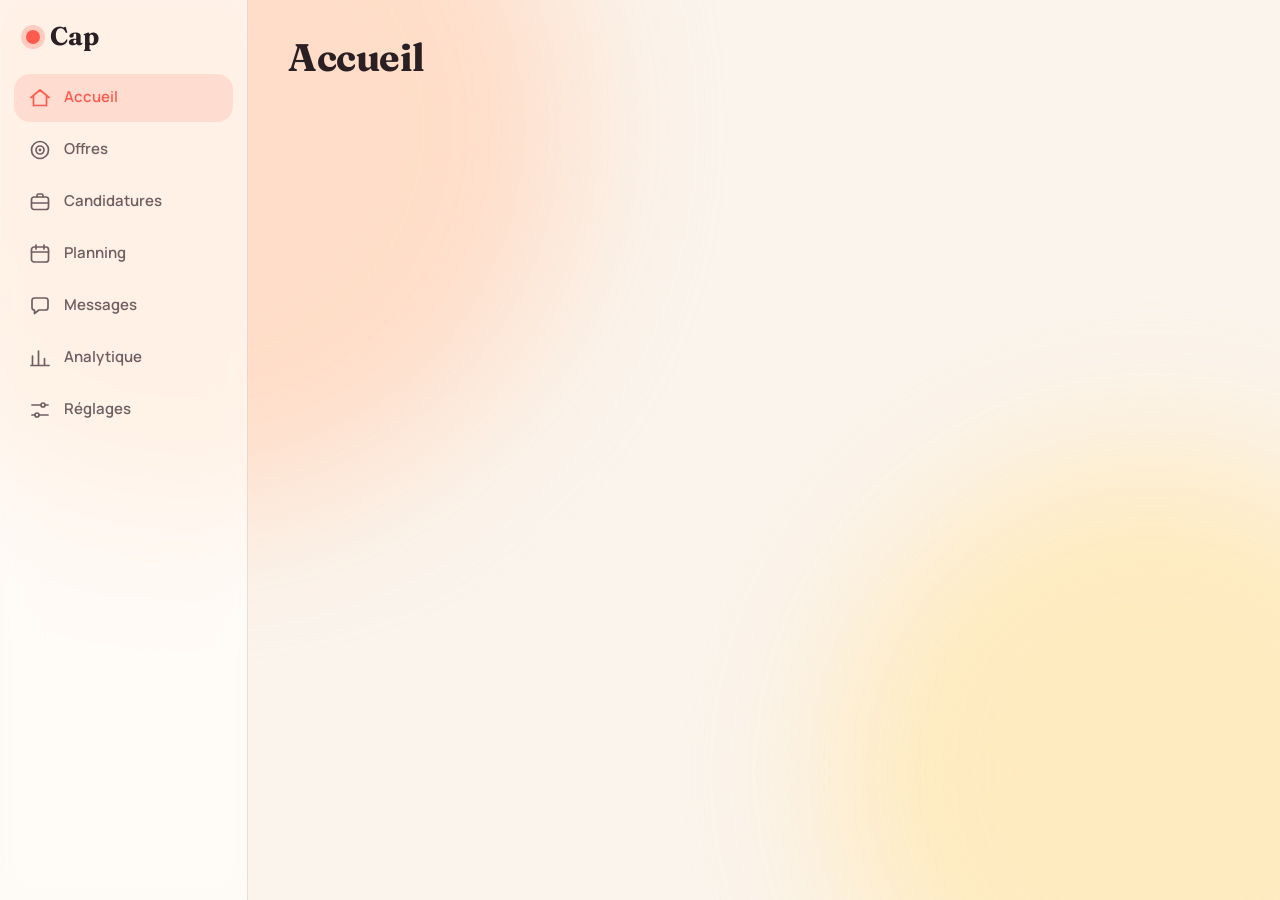
==== extensions/dashboard/page/index.html @ 512507cb "feat(dashboard): page shell, navigation and Playwright harness Co-Authored-By: Claude Opus 5.5 <nore" ====
<!DOCTYPE html>
<html lang="fr">
<head>
<meta charset="utf-8">
<title>Cap</title>
<meta name="viewport" content="width=device-width, initial-scale=1, viewport-fit=cover">
<link rel="preconnect" href="https://fonts.googleapis.com">
<link rel="preconnect" href="https://fonts.gstatic.com" crossorigin>
<link rel="stylesheet" href="https://fonts.googleapis.com/css2?family=Fraunces:opsz,wght@9..144,500;9..144,700&family=Manrope:wght@400;500;600;700&display=swap">
<link rel="stylesheet" href="css/app.css">
</head>
<body>
<div class="backdrop" aria-hidden="true"></div>

<nav id="nav" aria-label="Navigation principale">
  <div class="brand"><span class="brand-mark" aria-hidden="true"></span><span class="brand-name">Cap</span></div>
  <ul class="nav-list">
    <li><a class="nav-item" href="#accueil" data-route="accueil">
      <svg viewBox="0 0 24 24" aria-hidden="true"><path d="M3 11.5 12 4l9 7.5M5.5 10v9.5h13V10"/></svg><span>Accueil</span></a></li>
    <li><a class="nav-item" href="#offres" data-route="offres">
      <svg viewBox="0 0 24 24" aria-hidden="true"><circle cx="12" cy="12" r="8.5"/><circle cx="12" cy="12" r="4"/><circle cx="12" cy="12" r=".6"/></svg><span>Offres</span></a></li>
    <li><a class="nav-item" href="#candidatures" data-route="candidatures">
      <svg viewBox="0 0 24 24" aria-hidden="true"><rect x="3.5" y="7" width="17" height="12.5" rx="2.5"/><path d="M9 7V5.5A1.5 1.5 0 0 1 10.5 4h3A1.5 1.5 0 0 1 15 5.5V7M3.5 13h17"/></svg><span>Candidatures</span></a></li>
    <li class="nav-extra"><a class="nav-item" href="#planning" data-route="planning">
      <svg viewBox="0 0 24 24" aria-hidden="true"><rect x="3.5" y="5" width="17" height="15" rx="2.5"/><path d="M3.5 10h17M8 3v4M16 3v4"/></svg><span>Planning</span></a></li>
    <li><a class="nav-item" href="#messages" data-route="messages">
      <svg viewBox="0 0 24 24" aria-hidden="true"><path d="M4 6.5A2.5 2.5 0 0 1 6.5 4h11A2.5 2.5 0 0 1 20 6.5v7a2.5 2.5 0 0 1-2.5 2.5H11l-4.5 3.5V16A2.5 2.5 0 0 1 4 13.5z"/></svg><span>Messages</span></a></li>
    <li class="nav-extra"><a class="nav-item" href="#analytique" data-route="analytique">
      <svg viewBox="0 0 24 24" aria-hidden="true"><path d="M4.5 19.5V10M10.5 19.5V5M16.5 19.5v-7M21 19.5H3"/></svg><span>Analytique</span></a></li>
    <li class="nav-extra"><a class="nav-item" href="#reglages" data-route="reglages">
      <svg viewBox="0 0 24 24" aria-hidden="true"><path d="M4 7h9M17 7h3M4 17h3M11 17h9"/><circle cx="15" cy="7" r="2"/><circle cx="9" cy="17" r="2"/></svg><span>Réglages</span></a></li>
    <li class="nav-more"><button type="button" class="nav-item" id="more-btn" aria-haspopup="dialog" aria-expanded="false" aria-controls="more-sheet">
      <svg viewBox="0 0 24 24" aria-hidden="true"><circle cx="6" cy="12" r="1.4"/><circle cx="12" cy="12" r="1.4"/><circle cx="18" cy="12" r="1.4"/></svg><span>Plus</span></button></li>
  </ul>
</nav>

<div id="more-sheet" class="sheet" role="dialog" aria-label="Plus de pages" hidden>
  <div class="sheet-scrim" data-close-sheet></div>
  <div class="sheet-panel glass">
    <a class="sheet-item" href="#planning" data-route="planning">Planning</a>
    <a class="sheet-item" href="#analytique" data-route="analytique">Analytique</a>
    <a class="sheet-item" href="#reglages" data-route="reglages">Réglages</a>
  </div>
</div>

<main id="main">
  <section id="screen-accueil" data-screen="accueil" aria-labelledby="h-accueil" hidden><h1 id="h-accueil">Accueil</h1><div class="screen-body"></div></section>
  <section id="screen-offres" data-screen="offres" aria-labelledby="h-offres" hidden><h1 id="h-offres">Offres</h1><div class="screen-body"></div></section>
  <section id="screen-candidatures" data-screen="candidatures" aria-labelledby="h-candidatures" hidden><h1 id="h-candidatures">Candidatures</h1><div class="screen-body"></div></section>
  <section id="screen-planning" data-screen="planning" aria-labelledby="h-planning" hidden><h1 id="h-planning">Planning</h1><div class="screen-body"></div></section>
  <section id="screen-messages" data-screen="messages" aria-labelledby="h-messages" hidden><h1 id="h-messages">Messages</h1><div class="screen-body"></div></section>
  <section id="screen-analytique" data-screen="analytique" aria-labelledby="h-analytique" hidden><h1 id="h-analytique">Analytique</h1><div class="screen-body"></div></section>
  <section id="screen-reglages" data-screen="reglages" aria-labelledby="h-reglages" hidden><h1 id="h-reglages">Réglages</h1><div class="screen-body"></div></section>
</main>

<!-- Later tasks add their scripts here, in order: data.js, match.js, ui/charts/screens, outlook, palette, then app.js last. -->
<script src="js/match.js"></script>
<script src="js/app.js"></script>
</body>
</html>
---- extensions/dashboard/page/css/app.css ----
/*
 * VOICE: calm, direct French; a quiet co-pilot that names the next step, never nags.
 * IDEA: a "cap" (heading) — one bearing for the day, everything else orbits around it.
 * PICTURE: warm dawn light seen through frosted glass; soft blobs of coral and amber behind panels.
 * COLOUR: warm paper / deep aubergine neutrals, one accent (--acc, coral #ff5a4e), status colours kept muted.
 * TYPE: Fraunces for headings (soft, characterful serif), Manrope for text and numbers.
 * LAYOUT: one column on phones with a bottom tab bar; side menu + roomy content column from 900px up.
 */
@property --acc { syntax: '<color>'; inherits: true; initial-value: #ff5a4e; }

:root {
  color-scheme: light dark;
  --acc: #ff5a4e;
  --bg: light-dark(#fbf4ec, #17121a);
  --bg-blob1: light-dark(#ffd9c2, #4a1f33);
  --bg-blob2: light-dark(#ffe9b8, #2a2150);
  --text: light-dark(#2a2024, #f4ece6);
  --muted: light-dark(#6f5f63, #b7a9ae);
  --glass: light-dark(rgb(255 255 255 / .62), rgb(40 30 46 / .58));
  --glass-solid: light-dark(#fffaf5, #261d2b);
  --line: light-dark(rgb(60 30 30 / .12), rgb(255 235 235 / .14));
  --shadow: light-dark(0 10px 30px rgb(120 60 40 / .12), 0 10px 30px rgb(0 0 0 / .4));
  --r: 22px;
  --gutter: 16px;
  --font-display: 'Fraunces', Georgia, 'Times New Roman', serif;
  --font-text: 'Manrope', system-ui, -apple-system, 'Segoe UI', sans-serif;
}
:root[data-theme=light] { color-scheme: light; }
:root[data-theme=dark] { color-scheme: dark; }

*, *::before, *::after { box-sizing: border-box; min-width: 0; }
html { -webkit-text-size-adjust: 100%; }
body {
  margin: 0;
  background-color: var(--bg);
  color: var(--text);
  font: 400 16px/1.5 var(--font-text);
  overflow-x: clip;
  min-height: 100vh;
  min-height: 100dvh;
  padding-top: env(safe-area-inset-top);
  padding-left: env(safe-area-inset-left);
  padding-right: env(safe-area-inset-right);
  padding-bottom: calc(76px + env(safe-area-inset-bottom));
}
h1 { font: 700 clamp(1.7rem, 5vw, 2.4rem)/1.1 var(--font-display); margin: 0 0 1rem; letter-spacing: -.01em; }
a { color: inherit; }
:focus-visible { outline: 3px solid var(--acc); outline-offset: 2px; border-radius: 10px; }

/* warm blurred background */
.backdrop { position: fixed; inset: 0; z-index: -1; overflow: hidden; pointer-events: none; }
.backdrop::before, .backdrop::after {
  content: ''; position: absolute; border-radius: 50%; filter: blur(70px); opacity: .85;
}
.backdrop::before { width: 60vmax; height: 60vmax; left: -15vmax; top: -20vmax; background: var(--bg-blob1); }
.backdrop::after { width: 50vmax; height: 50vmax; right: -15vmax; bottom: -15vmax; background: var(--bg-blob2); }

/* frosted glass */
.glass {
  background: var(--glass);
  -webkit-backdrop-filter: blur(18px) saturate(1.5);
  backdrop-filter: blur(18px) saturate(1.5);
  border: 1px solid var(--line);
  border-radius: var(--r);
  box-shadow: var(--shadow);
}
@supports not (backdrop-filter: blur(1px)) {
  .glass, #nav { background: var(--glass-solid); -webkit-backdrop-filter: none; backdrop-filter: none; }
}

/* content */
#main { padding: 20px var(--gutter) 24px; max-width: 1100px; margin: 0 auto; }
[hidden] { display: none !important; }
.screen-body { display: grid; gap: 14px; }

/* navigation: bottom tab bar (< 900px) */
#nav {
  position: fixed; left: 0; right: 0; bottom: 0; z-index: 20;
  padding: 6px 8px calc(6px + env(safe-area-inset-bottom));
  background: var(--glass);
  -webkit-backdrop-filter: blur(18px) saturate(1.5);
  backdrop-filter: blur(18px) saturate(1.5);
  border-top: 1px solid var(--line);
}
#nav .brand { display: none; }
.nav-list { list-style: none; margin: 0; padding: 0; display: flex; gap: 2px; justify-content: space-around; }
.nav-list li { flex: 1 1 0; }
.nav-extra { display: none; }
.nav-item {
  display: flex; flex-direction: column; align-items: center; justify-content: center; gap: 2px;
  width: 100%; min-height: 56px; min-width: 44px; padding: 4px 2px;
  border: 0; background: none; color: var(--muted); font: 600 11px/1.1 var(--font-text);
  text-decoration: none; border-radius: 16px; cursor: pointer;
  transition: background-color .2s, color .2s;
}
.nav-item svg { width: 24px; height: 24px; fill: none; stroke: currentColor; stroke-width: 1.7; stroke-linecap: round; stroke-linejoin: round; }
.nav-item[aria-current=page], .nav-item.is-active { color: var(--acc); background: color-mix(in srgb, var(--acc) 14%, transparent); }

/* "Plus" sheet */
.sheet { position: fixed; inset: 0; z-index: 30; }
.sheet-scrim { position: absolute; inset: 0; background: rgb(20 10 20 / .35); }
.sheet-panel {
  position: absolute; left: var(--gutter); right: var(--gutter);
  bottom: calc(80px + env(safe-area-inset-bottom));
  padding: 8px; display: grid; gap: 2px;
  animation: sheet-in .22s ease-out;
}
.sheet-item { display: flex; align-items: center; min-height: 52px; padding: 0 16px; border-radius: 16px; text-decoration: none; font-weight: 600; }
.sheet-item[aria-current=page] { color: var(--acc); background: color-mix(in srgb, var(--acc) 14%, transparent); }
@keyframes sheet-in { from { opacity: 0; transform: translateY(12px); } to { opacity: 1; transform: none; } }

/* side menu (>= 900px) */
@media (min-width: 900px) {
  body { padding-bottom: 0; padding-left: calc(248px + env(safe-area-inset-left)); }
  #main { padding: 36px 40px 48px; }
  #nav {
    top: 0; right: auto; bottom: auto; width: 248px; height: 100vh; height: 100dvh;
    padding: calc(24px + env(safe-area-inset-top)) 14px 24px calc(14px + env(safe-area-inset-left));
    border-top: 0; border-right: 1px solid var(--line);
  }
  #nav .brand { display: flex; align-items: center; gap: 10px; padding: 0 12px 24px; font: 700 1.6rem/1 var(--font-display); }
  .brand-mark { width: 14px; height: 14px; border-radius: 50%; background: var(--acc); box-shadow: 0 0 0 5px color-mix(in srgb, var(--acc) 25%, transparent); }
  .nav-list { flex-direction: column; gap: 4px; justify-content: flex-start; }
  .nav-list li { flex: none; }
  .nav-extra { display: block; }
  .nav-more { display: none; }
  .nav-item { flex-direction: row; justify-content: flex-start; gap: 12px; min-height: 48px; padding: 0 14px; font-size: 15px; }
  .sheet { display: none !important; }
}

@media (prefers-reduced-motion: reduce) {
  *, *::before, *::after { animation: none !important; transition: none !important; scroll-behavior: auto !important; }
}
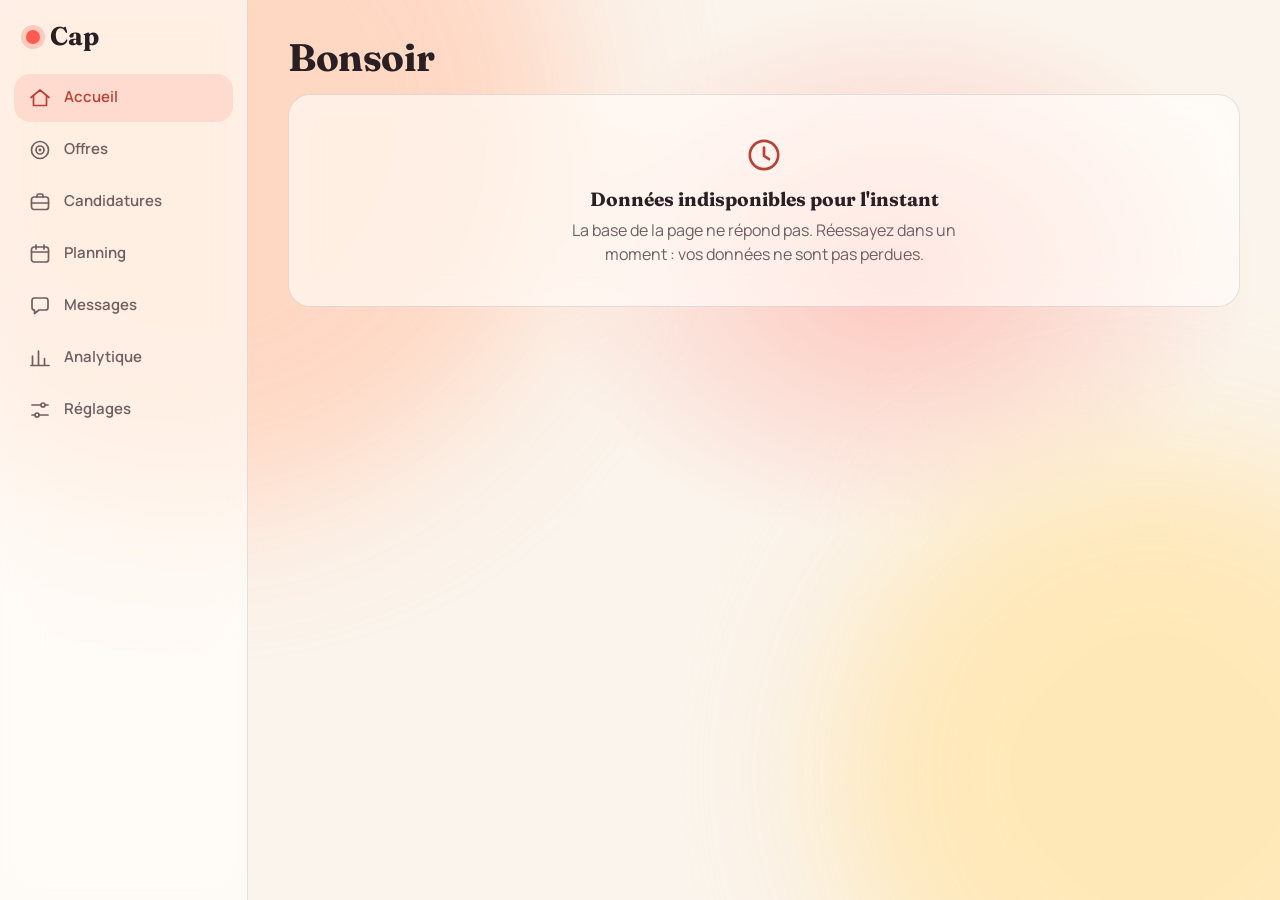
==== commit 48d3dab2: "feat(dashboard): home, offers, applications and analytics screens - ui.js (CapUI): escaping, https-o" ====
--- a/extensions/dashboard/page/index.html
+++ b/extensions/dashboard/page/index.html
@@ -54,7 +54,14 @@
 </main>
 
 <!-- Later tasks add their scripts here, in order: data.js, match.js, ui/charts/screens, outlook, palette, then app.js last. -->
+<script src="js/data.js"></script>
 <script src="js/match.js"></script>
+<script src="js/ui.js"></script>
+<script src="js/charts.js"></script>
+<script src="js/screens/accueil.js"></script>
+<script src="js/screens/offres.js"></script>
+<script src="js/screens/candidatures.js"></script>
+<script src="js/screens/analytique.js"></script>
 <script src="js/app.js"></script>
 </body>
 </html>
--- a/extensions/dashboard/page/css/app.css
+++ b/extensions/dashboard/page/css/app.css
@@ -1,32 +1,50 @@
 /*
  * VOICE: calm, direct French; a quiet co-pilot that names the next step, never nags.
- * IDEA: a "cap" (heading) — one bearing for the day, everything else orbits around it.
+ * IDEA: a "cap" (heading) — one bearing for the week, everything else orbits around it.
  * PICTURE: warm dawn light seen through frosted glass; soft blobs of coral and amber behind panels.
- * COLOUR: warm paper / deep aubergine neutrals, one accent (--acc, coral #ff5a4e), status colours kept muted.
- * TYPE: Fraunces for headings (soft, characterful serif), Manrope for text and numbers.
- * LAYOUT: one column on phones with a bottom tab bar; side menu + roomy content column from 900px up.
+ * COLOUR: warm paper / deep aubergine neutrals, one accent (--acc, coral by default), status colours kept muted.
+ * TYPE: Fraunces for headings and hero figures (soft, characterful serif), Manrope for text and numbers.
+ * LAYOUT: one column on phones with a bottom tab bar; side menu + roomy grid from 900px, columns from 1100px.
  */
 @property --acc { syntax: '<color>'; inherits: true; initial-value: #ff5a4e; }
 
 :root {
   color-scheme: light dark;
+  /* accent: brand colour for marks; -ink for text (AA on paper and glass); -fill/-fill2 under --on-acc text (AA) */
   --acc: #ff5a4e;
+  --acc-ink: light-dark(#b84138, #ff6d62);
+  --acc-fill: #c7463d;
+  --acc-fill2: #a33a32;
+  --on-acc: #fff;
   --bg: light-dark(#fbf4ec, #17121a);
-  --bg-blob1: light-dark(#ffd9c2, #4a1f33);
-  --bg-blob2: light-dark(#ffe9b8, #2a2150);
+  --bg-blob1: light-dark(#ffd3bd, #4a1f2e);
+  --bg-blob2: light-dark(#ffe6b0, #2c1f45);
+  --bg-blob3: light-dark(color-mix(in srgb, var(--acc) 30%, #fbf4ec), color-mix(in srgb, var(--acc) 28%, #17121a));
   --text: light-dark(#2a2024, #f4ece6);
   --muted: light-dark(#6f5f63, #b7a9ae);
-  --glass: light-dark(rgb(255 255 255 / .62), rgb(40 30 46 / .58));
+  --glass: light-dark(rgb(255 255 255 / .62), rgb(40 30 46 / .6));
   --glass-solid: light-dark(#fffaf5, #261d2b);
+  --field: light-dark(rgb(255 255 255 / .8), rgb(20 14 24 / .6));
   --line: light-dark(rgb(60 30 30 / .12), rgb(255 235 235 / .14));
+  --track: light-dark(rgb(60 30 30 / .08), rgb(255 235 235 / .1));
+  --soft-acc: color-mix(in srgb, var(--acc) 14%, transparent);
   --shadow: light-dark(0 10px 30px rgb(120 60 40 / .12), 0 10px 30px rgb(0 0 0 / .4));
+  --good: light-dark(#21744a, #6fd49b);
+  --warn: light-dark(#8a5a00, #f2c14e);
+  --off: light-dark(#8a7c80, #8f8287);
   --r: 22px;
   --gutter: 16px;
   --font-display: 'Fraunces', Georgia, 'Times New Roman', serif;
   --font-text: 'Manrope', system-ui, -apple-system, 'Segoe UI', sans-serif;
+  transition: --acc .6s ease;
 }
 :root[data-theme=light] { color-scheme: light; }
 :root[data-theme=dark] { color-scheme: dark; }
+:root[data-accent=corail] { --acc: #ff5a4e; --acc-ink: light-dark(#b84138, #ff6d62); --acc-fill: #c7463d; --acc-fill2: #a33a32; --on-acc: #fff; }
+:root[data-accent=vert-eau] { --acc: #14b8a6; --acc-ink: light-dark(#0d766a, #2fcdb9); --acc-fill: #14b8a6; --acc-fill2: #119e8f; --on-acc: #1d1416; }
+:root[data-accent=violet] { --acc: #7c5cff; --acc-ink: light-dark(#6d51e0, #a593ff); --acc-fill: #7356ed; --acc-fill2: #5942b8; --on-acc: #fff; }
+:root[data-accent=bleu] { --acc: #2f6bff; --acc-ink: light-dark(#2a60e6, #7fa2ff); --acc-fill: #2d66f2; --acc-fill2: #224db8; --on-acc: #fff; }
+:root[data-accent=ambre] { --acc: #f59e0b; --acc-ink: light-dark(#915d06, #f5a524); --acc-fill: #f59e0b; --acc-fill2: #d88b0a; --on-acc: #1d1416; }
 
 *, *::before, *::after { box-sizing: border-box; min-width: 0; }
 html { -webkit-text-size-adjust: 100%; }
@@ -44,32 +62,39 @@
   padding-bottom: calc(76px + env(safe-area-inset-bottom));
 }
 h1 { font: 700 clamp(1.7rem, 5vw, 2.4rem)/1.1 var(--font-display); margin: 0 0 1rem; letter-spacing: -.01em; }
+h2, h3, p, ul, ol, dl, dd { margin: 0; }
+ul, ol { padding: 0; list-style: none; }
 a { color: inherit; }
-:focus-visible { outline: 3px solid var(--acc); outline-offset: 2px; border-radius: 10px; }
+button, input, select, textarea { font: inherit; color: inherit; }
+:focus-visible { outline: 3px solid var(--acc-ink); outline-offset: 2px; border-radius: 10px; }
+svg text { paint-order: stroke; stroke: var(--bg); stroke-width: 4px; stroke-linejoin: round; }
+.sr-only { position: absolute; width: 1px; height: 1px; overflow: hidden; clip-path: inset(50%); white-space: nowrap; }
+.muted { color: var(--muted); }
+.small { font-size: .85rem; }
+.nowrap { white-space: nowrap; }
 
 /* warm blurred background */
-.backdrop { position: fixed; inset: 0; z-index: -1; overflow: hidden; pointer-events: none; }
-.backdrop::before, .backdrop::after {
-  content: ''; position: absolute; border-radius: 50%; filter: blur(70px); opacity: .85;
-}
+.backdrop { position: fixed; inset: 0; z-index: -1; overflow: hidden; pointer-events: none;
+  background: radial-gradient(40vmax 30vmax at 70% 30%, var(--bg-blob3), transparent 70%); }
+.backdrop::before, .backdrop::after { content: ''; position: absolute; border-radius: 50%; filter: blur(70px); opacity: .85; }
 .backdrop::before { width: 60vmax; height: 60vmax; left: -15vmax; top: -20vmax; background: var(--bg-blob1); }
 .backdrop::after { width: 50vmax; height: 50vmax; right: -15vmax; bottom: -15vmax; background: var(--bg-blob2); }
 
-/* frosted glass */
+/* frosted glass (never animated itself: only its children move) */
 .glass {
   background: var(--glass);
   -webkit-backdrop-filter: blur(18px) saturate(1.5);
   backdrop-filter: blur(18px) saturate(1.5);
   border: 1px solid var(--line);
   border-radius: var(--r);
-  box-shadow: var(--shadow);
+  box-shadow: var(--shadow), inset 0 1px 0 light-dark(rgb(255 255 255 / .7), rgb(255 255 255 / .06));
 }
 @supports not (backdrop-filter: blur(1px)) {
   .glass, #nav { background: var(--glass-solid); -webkit-backdrop-filter: none; backdrop-filter: none; }
 }
 
 /* content */
-#main { padding: 20px var(--gutter) 24px; max-width: 1100px; margin: 0 auto; }
+#main { padding: 20px var(--gutter) 24px; max-width: 1240px; margin: 0 auto; }
 [hidden] { display: none !important; }
 .screen-body { display: grid; gap: 14px; }
 
@@ -93,21 +118,17 @@
   text-decoration: none; border-radius: 16px; cursor: pointer;
   transition: background-color .2s, color .2s;
 }
+.nav-item span { display: block; max-width: 100%; overflow: hidden; text-overflow: ellipsis; white-space: nowrap; }
 .nav-item svg { width: 24px; height: 24px; fill: none; stroke: currentColor; stroke-width: 1.7; stroke-linecap: round; stroke-linejoin: round; }
-.nav-item[aria-current=page], .nav-item.is-active { color: var(--acc); background: color-mix(in srgb, var(--acc) 14%, transparent); }
+.nav-item[aria-current=page], .nav-item.is-active { color: var(--acc-ink); background: var(--soft-acc); }
+@media (max-width: 399px) { .nav-list { gap: 0; } .nav-item { padding: 4px 0; font-size: 10px; letter-spacing: -.01em; } }
 
 /* "Plus" sheet */
 .sheet { position: fixed; inset: 0; z-index: 30; }
 .sheet-scrim { position: absolute; inset: 0; background: rgb(20 10 20 / .35); }
-.sheet-panel {
-  position: absolute; left: var(--gutter); right: var(--gutter);
-  bottom: calc(80px + env(safe-area-inset-bottom));
-  padding: 8px; display: grid; gap: 2px;
-  animation: sheet-in .22s ease-out;
-}
+.sheet-panel { position: absolute; left: var(--gutter); right: var(--gutter); bottom: calc(80px + env(safe-area-inset-bottom)); padding: 8px; display: grid; gap: 2px; }
 .sheet-item { display: flex; align-items: center; min-height: 52px; padding: 0 16px; border-radius: 16px; text-decoration: none; font-weight: 600; }
-.sheet-item[aria-current=page] { color: var(--acc); background: color-mix(in srgb, var(--acc) 14%, transparent); }
-@keyframes sheet-in { from { opacity: 0; transform: translateY(12px); } to { opacity: 1; transform: none; } }
+.sheet-item[aria-current=page] { color: var(--acc-ink); background: var(--soft-acc); }
 
 /* side menu (>= 900px) */
 @media (min-width: 900px) {
@@ -128,6 +149,322 @@
   .sheet { display: none !important; }
 }
 
+/* ---------- shared components ---------- */
+.card { border-radius: var(--r); padding: 18px; }
+.card-title { font: 700 1.15rem/1.2 var(--font-display); }
+.card-head { display: flex; flex-wrap: wrap; align-items: flex-start; justify-content: space-between; gap: 10px 16px; }
+.sub-title { font: 700 .95rem/1.3 var(--font-text); margin: 18px 0 8px; }
+.btn {
+  display: inline-flex; align-items: center; justify-content: center; gap: 8px; min-height: 44px; padding: 0 18px;
+  border-radius: 999px; border: 1px solid transparent; font-weight: 700; font-size: .95rem; text-decoration: none; cursor: pointer;
+  white-space: nowrap; transition: background-color .2s, transform .15s;
+}
+.btn svg, .icon-btn svg { width: 18px; height: 18px; fill: none; stroke: currentColor; stroke-width: 1.8; stroke-linecap: round; stroke-linejoin: round; flex: none; }
+.btn:active { transform: scale(.97); }
+.btn-acc { background: var(--acc-fill); color: var(--on-acc); }
+.btn-soft { background: var(--soft-acc); color: var(--acc-ink); }
+.btn-on-acc { background: var(--on-acc); color: var(--acc-fill2); }
+.btn-ghost-acc { border-color: color-mix(in srgb, var(--on-acc) 55%, transparent); color: var(--on-acc); }
+.icon-btn { display: inline-grid; place-items: center; width: 44px; height: 44px; border-radius: 50%; border: 0; background: var(--track); cursor: pointer; flex: none; }
+.seg { display: inline-flex; padding: 4px; gap: 2px; border-radius: 999px; background: var(--track); }
+.seg button { min-height: 36px; min-width: 44px; padding: 0 14px; border: 0; border-radius: 999px; background: none; font-weight: 700; font-size: .9rem; color: var(--muted); cursor: pointer; }
+.seg button[aria-pressed=true] { background: var(--text); color: var(--bg); }
+.badge { display: inline-flex; align-items: center; gap: 6px; padding: 3px 10px; border-radius: 999px; font-size: .78rem; font-weight: 700; line-height: 1.3; }
+.badge-acc { background: var(--soft-acc); color: var(--acc-ink); }
+.badge-warn { background: color-mix(in srgb, var(--warn) 16%, transparent); color: var(--warn); }
+.badge-pending { background: var(--track); color: var(--text); }
+.badge-sub { font-weight: 500; color: var(--muted); }
+.pulse { width: 7px; height: 7px; border-radius: 50%; background: var(--acc); flex: none; animation: pulse 1.6s ease-in-out infinite; }
+.status { display: inline-block; justify-self: start; width: max-content; padding: 3px 10px; border-radius: 999px; font-size: .8rem; font-weight: 700; white-space: nowrap; background: var(--track); }
+.s-acc { background: var(--soft-acc); color: var(--acc-ink); }
+.s-good { background: color-mix(in srgb, var(--good) 15%, transparent); color: var(--good); }
+.s-off { color: var(--muted); }
+.chip { padding: 3px 9px; border-radius: 999px; font-size: .75rem; font-weight: 700; background: var(--soft-acc); color: var(--acc-ink); white-space: nowrap; }
+.toolbar { display: flex; flex-wrap: wrap; align-items: center; gap: 10px 14px; }
+.count { color: var(--muted); font-size: .9rem; }
+.search { flex: 1 1 260px; display: flex; align-items: center; gap: 8px; padding: 0 14px; min-height: 46px; border-radius: 999px; background: var(--field); border: 1px solid var(--line); }
+.search svg { width: 18px; height: 18px; fill: none; stroke: var(--muted); stroke-width: 1.8; stroke-linecap: round; flex: none; }
+.search input { flex: 1; border: 0; background: none; font-size: 16px; min-height: 44px; outline: none; }
+.search:focus-within { outline: 3px solid var(--acc-ink); outline-offset: 2px; }
+.empty { display: grid; justify-items: center; text-align: center; gap: 6px; padding: 40px 24px; }
+.empty-ico { width: 40px; height: 40px; fill: none; stroke: var(--acc-ink); stroke-width: 1.6; stroke-linecap: round; margin-bottom: 6px; }
+.empty-title { font: 700 1.2rem/1.3 var(--font-display); }
+.empty-text { color: var(--muted); max-width: 42ch; }
+.empty-inline { color: var(--muted); padding: 18px 4px; }
+.loading { display: grid; gap: 14px; }
+.skel { height: 120px; position: relative; overflow: hidden; }
+.skel::after { content: ''; position: absolute; inset: 0; background: linear-gradient(100deg, transparent 20%, light-dark(rgb(255 255 255 / .5), rgb(255 255 255 / .06)) 50%, transparent 80%); animation: shimmer 1.4s linear infinite; }
+.facts { display: grid; grid-template-columns: repeat(auto-fit, minmax(130px, 1fr)); gap: 10px; margin-top: 14px; }
+.facts div { padding: 10px 12px; border-radius: 14px; background: var(--track); }
+.facts dt { font-size: .78rem; color: var(--muted); }
+.facts dd { font-weight: 700; }
+.bullets { display: grid; gap: 8px; }
+.bullets li { display: flex; gap: 10px; align-items: flex-start; }
+.bullets svg { width: 20px; height: 20px; flex: none; fill: none; stroke-width: 1.9; stroke-linecap: round; stroke-linejoin: round; margin-top: 2px; }
+.bullets .good svg { stroke: var(--good); }
+.bullets .gap svg { stroke: var(--warn); }
+
+/* toast */
+#toasts { position: fixed; z-index: 50; left: 50%; bottom: calc(86px + env(safe-area-inset-bottom)); transform: translateX(-50%); display: grid; gap: 8px; width: min(92vw, 420px); pointer-events: none; }
+.toast { padding: 12px 16px; border-radius: 16px; background: light-dark(#2a2024, #f4ece6); color: light-dark(#fbf4ec, #17121a); font-weight: 600; box-shadow: var(--shadow); animation: toast-in .25s ease-out; }
+.toast-error { background: #9c2b23; color: #fff; }
+@media (min-width: 900px) { #toasts { bottom: 28px; left: calc(50% + 124px); } }
+
+/* dialog: bottom sheet on phones, centred panel from 720px */
+.dlg { position: fixed; inset: 0; z-index: 40; display: flex; align-items: flex-end; justify-content: center; }
+.dlg-scrim { position: absolute; inset: 0; background: rgb(20 10 20 / .4); }
+.dlg-wrap { position: relative; width: 100%; max-width: 600px; animation: sheet-in .28s cubic-bezier(.2,.8,.2,1); }
+.dlg-panel { max-height: 88vh; max-height: 88dvh; overflow-y: auto; overscroll-behavior: contain; padding: 18px 18px calc(22px + env(safe-area-inset-bottom)); border-radius: 26px 26px 0 0; background: var(--glass-solid); }
+.dlg-head { display: flex; align-items: center; justify-content: space-between; gap: 12px; margin-bottom: 6px; }
+.dlg-title { font: 700 1.45rem/1.2 var(--font-display); overflow-wrap: anywhere; }
+@media (min-width: 720px) {
+  .dlg { align-items: center; padding: 24px; }
+  .dlg-panel { border-radius: 26px; padding: 24px; }
+}
+
+/* ---------- Accueil ---------- */
+.home { display: grid; gap: 16px; grid-template-columns: minmax(0, 1fr); grid-template-areas: "hero" "kpis" "todo" "week" "quick" "sync"; }
+.hero { grid-area: hero; } .week { grid-area: week; } .kpis { grid-area: kpis; } .todo { grid-area: todo; } .quick { grid-area: quick; } .sync { grid-area: sync; }
+@media (min-width: 720px) { .home { grid-template-columns: minmax(0, 1fr) minmax(0, 1fr); grid-template-areas: "hero hero" "kpis kpis" "todo week" "quick quick" "sync sync"; } }
+@media (min-width: 1100px) { .home { grid-template-columns: minmax(0, 1.85fr) minmax(0, 1fr); grid-template-areas: "hero week" "kpis kpis" "todo quick" "sync sync"; } }
+
+.hero {
+  position: relative; overflow: hidden; display: grid; grid-template-columns: minmax(0, 1fr) auto; align-items: center; gap: 18px;
+  padding: clamp(20px, 4vw, 32px); color: var(--on-acc);
+  background:
+    radial-gradient(60% 90% at 100% 0%, rgb(255 255 255 / .18), transparent 60%),
+    radial-gradient(50% 70% at 0% 100%, rgb(0 0 0 / .14), transparent 70%),
+    linear-gradient(135deg, var(--acc-fill), var(--acc-fill2));
+  box-shadow: 0 18px 40px color-mix(in srgb, var(--acc-fill2) 35%, transparent);
+}
+.hero-kicker { font-size: .9rem; font-weight: 600; opacity: .92; }
+.hero-title { font: 700 clamp(1.45rem, 4.2vw, 2.25rem)/1.12 var(--font-display); margin: 6px 0 18px; letter-spacing: -.01em; max-width: 20ch; }
+.hero-figs { display: flex; flex-wrap: wrap; gap: 8px 26px; margin-bottom: 20px; }
+.hero-figs div { display: flex; flex-direction: column-reverse; }
+.hero-figs dd { font: 700 1.6rem/1.1 var(--font-display); font-variant-numeric: tabular-nums; }
+.hero-figs dt { font-size: .85rem; font-weight: 600; opacity: .92; }
+.hero-actions { display: flex; flex-wrap: wrap; gap: 10px; }
+.hero-ring { display: grid; justify-items: center; gap: 8px; }
+.ring { position: relative; width: clamp(120px, 20vw, 176px); aspect-ratio: 1; color: var(--on-acc); }
+.ring-svg { display: block; }
+.ring-track { fill: none; stroke: color-mix(in srgb, currentColor 22%, transparent); }
+.ring-bar { fill: none; stroke: currentColor; stroke-linecap: round; transition: stroke-dashoffset 1.3s cubic-bezier(.2,.8,.2,1); }
+.ring-in { position: absolute; inset: 0; display: grid; place-items: center; }
+#goal-count { font: 700 clamp(1.15rem, 2.4vw, 1.6rem)/1.1 var(--font-display); white-space: nowrap; font-variant-numeric: tabular-nums; }
+.ring-cap { font-size: .85rem; font-weight: 600; opacity: .92; text-align: center; }
+@media (max-width: 519px) {
+  .hero { grid-template-columns: minmax(0, 1fr); }
+  .hero-ring { order: -1; justify-self: start; display: flex; align-items: center; gap: 14px; }
+  .ring { width: 92px; }
+  #goal-count { font-size: 1.05rem; }
+  .ring-cap { text-align: left; max-width: 10em; }
+  .hero-title { margin-bottom: 14px; }
+}
+
+.week-head { display: flex; align-items: baseline; gap: 10px; margin-bottom: 14px; }
+.week-big { font: 700 2.6rem/1 var(--font-display); color: var(--acc-ink); }
+.week-date { font-weight: 700; }
+.week-date::first-letter { text-transform: uppercase; }
+.mini-week { display: grid; grid-template-columns: repeat(7, minmax(0, 1fr)); gap: 4px; }
+.wd { display: grid; justify-items: center; gap: 2px; padding: 8px 0 6px; border-radius: 14px; }
+.wd-name { font-size: .72rem; color: var(--muted); text-transform: capitalize; }
+.wd-num { font-weight: 700; font-variant-numeric: tabular-nums; }
+.wd.is-past .wd-num { color: var(--muted); }
+.wd.is-today { background: var(--acc-fill); color: var(--on-acc); }
+.wd.is-today .wd-name { color: inherit; opacity: .9; }
+.wd-dots { display: flex; gap: 3px; height: 6px; }
+.wd-dots i { width: 6px; height: 6px; border-radius: 50%; background: var(--acc); }
+.wd.is-today .wd-dots i { background: var(--on-acc); }
+.wd-dots .dot-sent { background: var(--muted); }
+.agenda { display: grid; gap: 6px; margin-top: 14px; }
+.ag { display: flex; gap: 10px; align-items: baseline; padding: 8px 12px; border-radius: 12px; background: var(--track); font-size: .9rem; }
+.ag-day { font-weight: 700; white-space: nowrap; }
+.ag-text { overflow-wrap: anywhere; }
+.ag-close { background: var(--soft-acc); }
+.ag-none { color: var(--muted); font-size: .9rem; }
+
+.kpis { display: grid; grid-template-columns: repeat(2, minmax(0, 1fr)); gap: 12px; }
+@media (min-width: 900px) { .kpis { grid-template-columns: repeat(4, minmax(0, 1fr)); gap: 16px; } }
+.kpi { display: grid; gap: 2px; padding: 16px; }
+.kpi-top { display: flex; align-items: center; justify-content: space-between; gap: 6px; margin-bottom: 8px; }
+.kpi-ico { display: grid; place-items: center; width: 38px; height: 38px; border-radius: 12px; background: var(--soft-acc); color: var(--acc-ink); flex: none; }
+.kpi-ico svg, .todo-ico svg, .tile-ico svg { width: 20px; height: 20px; fill: none; stroke: currentColor; stroke-width: 1.8; stroke-linecap: round; stroke-linejoin: round; }
+.kpi-num { font: 700 clamp(1.7rem, 6vw, 2.5rem)/1.05 var(--font-display); font-variant-numeric: tabular-nums; white-space: nowrap; }
+.kpi-lbl { font-size: .88rem; font-weight: 600; color: var(--muted); }
+.spark { width: 100%; height: 34px; margin-top: 8px; color: var(--acc); overflow: visible; }
+.spark-line { fill: none; stroke: currentColor; stroke-width: 2; stroke-linecap: round; }
+.spark-fill { fill: currentColor; opacity: .12; }
+.spark-dot { fill: currentColor; }
+.card.kpi-acc { background: linear-gradient(150deg, var(--acc-fill), var(--acc-fill2)); color: var(--on-acc); border-color: transparent; }
+.kpi-acc .kpi-lbl { color: inherit; opacity: .92; }
+.kpi-acc .kpi-ico, .kpi-acc .chip { background: color-mix(in srgb, var(--on-acc) 18%, transparent); color: inherit; }
+.kpi-acc .spark { color: var(--on-acc); }
+
+.todo-list { display: grid; gap: 4px; margin-top: 12px; }
+.todo-item { display: flex; align-items: center; gap: 12px; padding: 8px 4px; border-bottom: 1px solid var(--line); }
+.todo-item:last-of-type { border-bottom: 0; }
+.todo-item > a, .todo-item > span:not(.todo-ico):not(.badge) { flex: 1; }
+.todo-ico { display: grid; place-items: center; width: 38px; height: 38px; border-radius: 50%; background: var(--soft-acc); color: var(--acc-ink); flex: none; }
+.todo-ico.hot { background: color-mix(in srgb, #ff6a1a 16%, transparent); color: light-dark(#b23c00, #ff9a5c); }
+.flame { fill: currentColor; stroke: none !important; }
+.todo-link { flex: 1; display: grid; text-align: left; padding: 6px 0; min-height: 44px; border: 0; background: none; cursor: pointer; overflow-wrap: anywhere; }
+.todo-sub { font-size: .85rem; color: var(--muted); }
+.todo-item a { text-decoration: none; font-weight: 600; min-height: 44px; display: flex; align-items: center; }
+.todo-quiet { color: var(--muted); font-size: .9rem; padding: 6px 4px; }
+.todo-calm { padding: 10px 4px; }
+
+.quick { display: grid; grid-template-columns: repeat(2, minmax(0, 1fr)); gap: 12px; align-content: start; }
+@media (min-width: 720px) and (max-width: 1099px) { .quick { grid-template-columns: repeat(4, minmax(0, 1fr)); } }
+.tile { display: flex; align-items: center; gap: 12px; min-height: 64px; padding: 12px 14px; text-decoration: none; font-weight: 700; font-size: .95rem; line-height: 1.25; }
+.tile-ico { display: grid; place-items: center; width: 38px; height: 38px; border-radius: 12px; background: var(--soft-acc); color: var(--acc-ink); flex: none; }
+.sync { color: var(--muted); font-size: .85rem; text-align: center; }
+.sync.is-stale { color: var(--warn); }
+
+/* ---------- Offres ---------- */
+.offers { display: grid; gap: 10px; }
+.offer { display: grid; grid-template-columns: auto minmax(0, 1fr); gap: 12px 14px; align-items: center; padding: 14px; }
+.offer-actions { grid-column: 1 / -1; display: flex; flex-wrap: wrap; gap: 8px; }
+@media (min-width: 720px) { .offer { grid-template-columns: auto minmax(0, 1fr) auto; } .offer-actions { grid-column: auto; } }
+.score { display: grid; place-content: center; justify-items: center; width: 64px; height: 64px; border-radius: 18px; background: var(--track); text-align: center; }
+.score.is-high { background: var(--acc-fill); color: var(--on-acc); }
+.score-num { font: 700 1.4rem/1 var(--font-display); font-variant-numeric: tabular-nums; }
+.score-max { font-size: .75rem; opacity: .85; }
+.score-none { font-size: .72rem; font-weight: 700; color: var(--muted); line-height: 1.15; padding: 0 4px; }
+.offer-co { font-weight: 800; overflow-wrap: anywhere; }
+.offer-role { overflow-wrap: anywhere; }
+.offer-meta { font-size: .85rem; color: var(--muted); overflow-wrap: anywhere; }
+.report-box { margin-top: 16px; padding: 12px 14px; border-radius: 16px; background: var(--track); }
+.report-box summary { cursor: pointer; font-weight: 700; min-height: 32px; }
+
+/* ---------- Candidatures ---------- */
+.chips { display: flex; gap: 8px; overflow-x: auto; scrollbar-width: none; padding: 2px; flex: 1 1 100%; }
+.fchip { display: inline-flex; align-items: center; gap: 8px; min-height: 44px; padding: 0 14px; border-radius: 999px; border: 1px solid var(--line); background: var(--field); font-weight: 700; font-size: .9rem; white-space: nowrap; cursor: pointer; flex: none; }
+.fchip-n { font-size: .78rem; color: var(--muted); font-variant-numeric: tabular-nums; }
+.fchip[aria-pressed=true] { background: var(--text); color: var(--bg); border-color: transparent; }
+.fchip[aria-pressed=true] .fchip-n { color: inherit; opacity: .8; }
+.layout-seg { display: none; }
+@media (min-width: 1100px) { .layout-seg { display: inline-flex; } .chips { flex: 1 1 0; } }
+.row-open { border: 0; background: none; padding: 0; min-height: 44px; font-weight: 800; text-align: left; cursor: pointer; text-decoration: underline; text-decoration-color: color-mix(in srgb, var(--acc) 45%, transparent); text-underline-offset: 3px; overflow-wrap: anywhere; }
+.row-pending { display: flex; flex-wrap: wrap; gap: 6px; }
+.row-pending:empty { display: none; }
+table.apps { width: 100%; border-collapse: collapse; }
+.apps th { text-align: left; font-size: .78rem; font-weight: 700; color: var(--muted); padding: 10px 12px; border-bottom: 1px solid var(--line); }
+.apps td { padding: 8px 12px; border-bottom: 1px solid var(--line); vertical-align: middle; }
+.apps tr:last-child td { border-bottom: 0; }
+.apps .num { text-align: right; font-variant-numeric: tabular-nums; }
+.late { color: var(--warn); font-weight: 700; }
+.soon { color: var(--acc-ink); font-weight: 700; }
+.app-list.layout-table { border-radius: var(--r); background: var(--glass); border: 1px solid var(--line); box-shadow: var(--shadow); padding: 6px 6px; }
+@media (max-width: 759px) {
+  .app-list.layout-table { background: none; border: 0; box-shadow: none; padding: 0; }
+  table.stack thead { position: absolute; width: 1px; height: 1px; overflow: hidden; clip-path: inset(50%); }
+  table.stack, .stack tbody { display: grid; gap: 10px; }
+  .stack tr { display: grid; grid-template-columns: repeat(3, minmax(0, 1fr)); gap: 8px 12px; padding: 12px 14px; border-radius: 18px; background: var(--glass-solid); border: 1px solid var(--line); }
+  .stack td { display: grid; gap: 2px; align-content: start; border: 0; padding: 0; text-align: left; }
+  .stack td::before { content: attr(data-l); font-size: .75rem; color: var(--muted); font-weight: 600; }
+  .stack td.num { text-align: left; }
+  .stack td.cell-co { grid-column: 1 / -1; order: -2; }
+  .stack td[data-l="Poste"] { grid-column: 1 / -1; order: -1; }
+  .stack td.cell-co::before, .stack td[data-l="Poste"]::before, .stack td[data-l="N°"] { display: none; }
+  .stack td.cell-co .row-open { font-size: 1.05rem; }
+}
+.kanban { display: grid; grid-auto-flow: column; grid-auto-columns: minmax(230px, 1fr); gap: 14px; overflow-x: auto; padding-bottom: 8px; }
+.kcol { display: grid; gap: 10px; align-content: start; }
+.kcol-head { display: flex; align-items: center; justify-content: space-between; font-size: 1rem; padding: 4px 6px; }
+.kcard { padding: 12px 14px; display: grid; gap: 2px; border-radius: 18px; }
+.kcard-role { font-size: .9rem; }
+.kcard-meta { font-size: .8rem; color: var(--muted); }
+.detail-role { font-size: 1.05rem; overflow-wrap: anywhere; }
+.detail-chips { display: flex; flex-wrap: wrap; gap: 8px; margin-top: 10px; }
+.history { display: grid; gap: 0; border-left: 2px solid var(--line); margin-left: 6px; }
+.history li { position: relative; display: flex; gap: 12px; padding: 6px 0 6px 16px; }
+.history li::before { content: ''; position: absolute; left: -6px; top: 13px; width: 10px; height: 10px; border-radius: 50%; background: var(--acc); }
+.h-day { font-weight: 700; white-space: nowrap; min-width: 4.5em; }
+.detail-pending { display: flex; flex-wrap: wrap; gap: 8px; margin-top: 14px; }
+.detail-pending:empty { display: none; }
+.req { display: grid; gap: 8px; margin-top: 18px; }
+.req label { font-weight: 700; }
+.req-row { display: flex; flex-wrap: wrap; gap: 10px; align-items: center; justify-content: space-between; }
+.req select { flex: 1 1 200px; }
+.req select, .req textarea { min-height: 46px; padding: 10px 14px; border-radius: 14px; border: 1px solid var(--line); background: var(--field); font-size: 16px; width: 100%; }
+.req-row select { width: auto; }
+.req textarea { resize: vertical; }
+.req-err { color: light-dark(#a3261d, #ff8a80); font-weight: 600; font-size: .9rem; }
+
+/* ---------- Analytique ---------- */
+.ana { display: grid; gap: 16px; grid-template-columns: minmax(0, 1fr); }
+@media (min-width: 720px) { .ana { grid-template-columns: minmax(0, 1fr) minmax(0, 1fr); } .ana-time, .ana-prog { grid-column: 1 / -1; } }
+@media (min-width: 1100px) { .ana { grid-template-columns: minmax(0, 2fr) minmax(0, 1fr); } .ana-time { grid-column: auto; } .ana-donut { grid-row: span 1; } }
+.fig { position: relative; }
+.fig svg { display: block; width: 100%; height: 100%; overflow: visible; }
+.fig-area { height: clamp(210px, 30vw, 290px); margin-top: 8px; }
+.fig-donut { height: 190px; margin: 14px 0; }
+.legend { display: flex; flex-wrap: wrap; gap: 6px 16px; margin-top: 12px; font-size: .88rem; }
+.legend li { display: flex; align-items: center; gap: 8px; }
+.legend-col { display: grid; grid-template-columns: repeat(2, minmax(0, 1fr)); gap: 6px 14px; }
+.legend-col strong { margin-left: auto; font-variant-numeric: tabular-nums; }
+.sw { width: 12px; height: 12px; border-radius: 4px; flex: none; background: var(--acc); }
+.sw-alt { background: none; border-top: 2px dashed var(--muted); height: 0; border-radius: 0; width: 16px; }
+.grid { stroke: var(--line); stroke-width: 1; }
+.tick { fill: var(--muted); font: 600 11px var(--font-text); }
+.line-main { fill: none; stroke: var(--acc); stroke-width: 2.5; stroke-linecap: round; stroke-linejoin: round; }
+.line-alt { fill: none; stroke: var(--muted); stroke-width: 1.6; stroke-dasharray: 4 5; stroke-linecap: round; }
+.grad-a { stop-color: var(--acc); stop-opacity: .3; }
+.grad-b { stop-color: var(--acc); stop-opacity: 0; }
+.guide { stroke: var(--muted); stroke-dasharray: 3 4; }
+.dot { stroke: var(--glass-solid); stroke-width: 2; }
+.dot-main { fill: var(--acc); } .dot-alt { fill: var(--muted); }
+.tip { position: absolute; top: 0; left: 0; display: grid; gap: 2px; padding: 8px 12px; border-radius: 12px; background: var(--glass-solid); border: 1px solid var(--line); box-shadow: var(--shadow); font-size: .82rem; pointer-events: none; white-space: nowrap; }
+.tip-main::before, .tip-alt::before { content: ''; display: inline-block; width: 8px; height: 8px; border-radius: 50%; margin-right: 6px; background: var(--acc); }
+.tip-alt::before { background: var(--muted); }
+.data-view { margin-top: 10px; font-size: .9rem; }
+.data-view summary { cursor: pointer; color: var(--muted); font-weight: 600; min-height: 32px; }
+.data-view .scroll { max-height: 240px; overflow: auto; }
+.data-table { width: 100%; border-collapse: collapse; }
+.data-table th, .data-table td { padding: 4px 8px; border-bottom: 1px solid var(--line); text-align: left; }
+.data-table .num { text-align: right; font-variant-numeric: tabular-nums; }
+.slice.g1, .sw.g1 { fill: color-mix(in srgb, var(--acc) 45%, var(--glass-solid)); background: color-mix(in srgb, var(--acc) 45%, var(--glass-solid)); }
+.slice.g2, .sw.g2 { fill: color-mix(in srgb, var(--acc) 65%, var(--glass-solid)); background: color-mix(in srgb, var(--acc) 65%, var(--glass-solid)); }
+.slice.g3, .sw.g3 { fill: color-mix(in srgb, var(--acc) 85%, var(--glass-solid)); background: color-mix(in srgb, var(--acc) 85%, var(--glass-solid)); }
+.slice.g4, .sw.g4 { fill: var(--acc-fill); background: var(--acc-fill); }
+.slice.g5, .sw.g5 { fill: var(--acc-fill2); background: var(--acc-fill2); }
+.slice.g0, .sw.g0 { fill: var(--off); background: var(--off); }
+.donut-track { fill: none; stroke: var(--track); }
+.donut-total { font: 700 30px var(--font-display); fill: var(--text); }
+.donut-sub { font: 600 12px var(--font-text); fill: var(--muted); }
+.funnel { display: grid; gap: 12px; margin-top: 14px; }
+.funnel-row { display: grid; grid-template-columns: 6.5em minmax(0, 1fr) auto; gap: 10px; align-items: center; }
+.f-label { font-weight: 600; font-size: .9rem; }
+.f-track, .meter { display: block; height: 12px; border-radius: 4px; background: var(--track); overflow: hidden; }
+.f-bar, .meter span { display: block; height: 100%; border-radius: 4px; background: linear-gradient(90deg, color-mix(in srgb, var(--acc) 70%, var(--glass-solid)), var(--acc)); transform-origin: left; }
+.f-val { display: flex; align-items: baseline; gap: 4px; white-space: nowrap; font-variant-numeric: tabular-nums; }
+.f-val small { color: var(--muted); }
+.big { font: 700 clamp(2.6rem, 9vw, 3.6rem)/1 var(--font-display); color: var(--acc-ink); margin: 14px 0 8px; font-variant-numeric: tabular-nums; white-space: nowrap; }
+.progs { display: grid; gap: 14px; margin-top: 12px; }
+@media (min-width: 720px) { .progs { grid-template-columns: repeat(2, minmax(0, 1fr)); gap: 14px 28px; } }
+.prog-top { display: flex; justify-content: space-between; align-items: center; gap: 8px; }
+.prog-co { font-weight: 800; overflow-wrap: anywhere; }
+.prog-role { font-size: .88rem; color: var(--muted); margin: 2px 0 8px; overflow-wrap: anywhere; }
+
+/* ---------- motion (all off under reduced motion; glass panels never animate, only their children) ---------- */
+.is-entering .screen-body { animation: screen-in .55s cubic-bezier(.2,.8,.2,1) both; transform-origin: 50% 0; }
+.is-entering > h1, .is-entering .rise > * { animation: rise-in .6s cubic-bezier(.2,.8,.2,1) both; animation-delay: calc(var(--i, 0) * 55ms + 40ms); }
+.draw.line-main { stroke-dasharray: 1; animation: draw 1.1s cubic-bezier(.3,.7,.2,1) both; }
+.draw.line-alt, .draw.area-fill { animation: fade .9s ease-out both; }
+.f-bar, .meter span { animation: grow .9s cubic-bezier(.2,.8,.2,1) both; }
+@keyframes screen-in { from { transform: perspective(1400px) rotateX(4deg) rotateZ(-.6deg) translateY(14px); } to { transform: none; } }
+@keyframes rise-in { from { opacity: 0; filter: blur(6px); transform: translateY(10px); } to { opacity: 1; filter: none; transform: none; } }
+@keyframes draw { from { stroke-dashoffset: 1; } to { stroke-dashoffset: 0; } }
+@keyframes fade { from { opacity: 0; } to { opacity: 1; } }
+@keyframes grow { from { transform: scaleX(0); } to { transform: none; } }
+@keyframes sheet-in { from { opacity: 0; transform: translateY(16px); } to { opacity: 1; transform: none; } }
+@keyframes toast-in { from { opacity: 0; transform: translateY(8px); } to { opacity: 1; transform: none; } }
+@keyframes pulse { 50% { opacity: .35; } }
+@keyframes shimmer { from { transform: translateX(-100%); } to { transform: translateX(100%); } }
+
 @media (prefers-reduced-motion: reduce) {
   *, *::before, *::after { animation: none !important; transition: none !important; scroll-behavior: auto !important; }
 }
+:root[data-motion=reduce], :root[data-motion=reduce] *, :root[data-motion=reduce] *::before, :root[data-motion=reduce] *::after {
+  animation: none !important; transition: none !important; scroll-behavior: auto !important;
+}
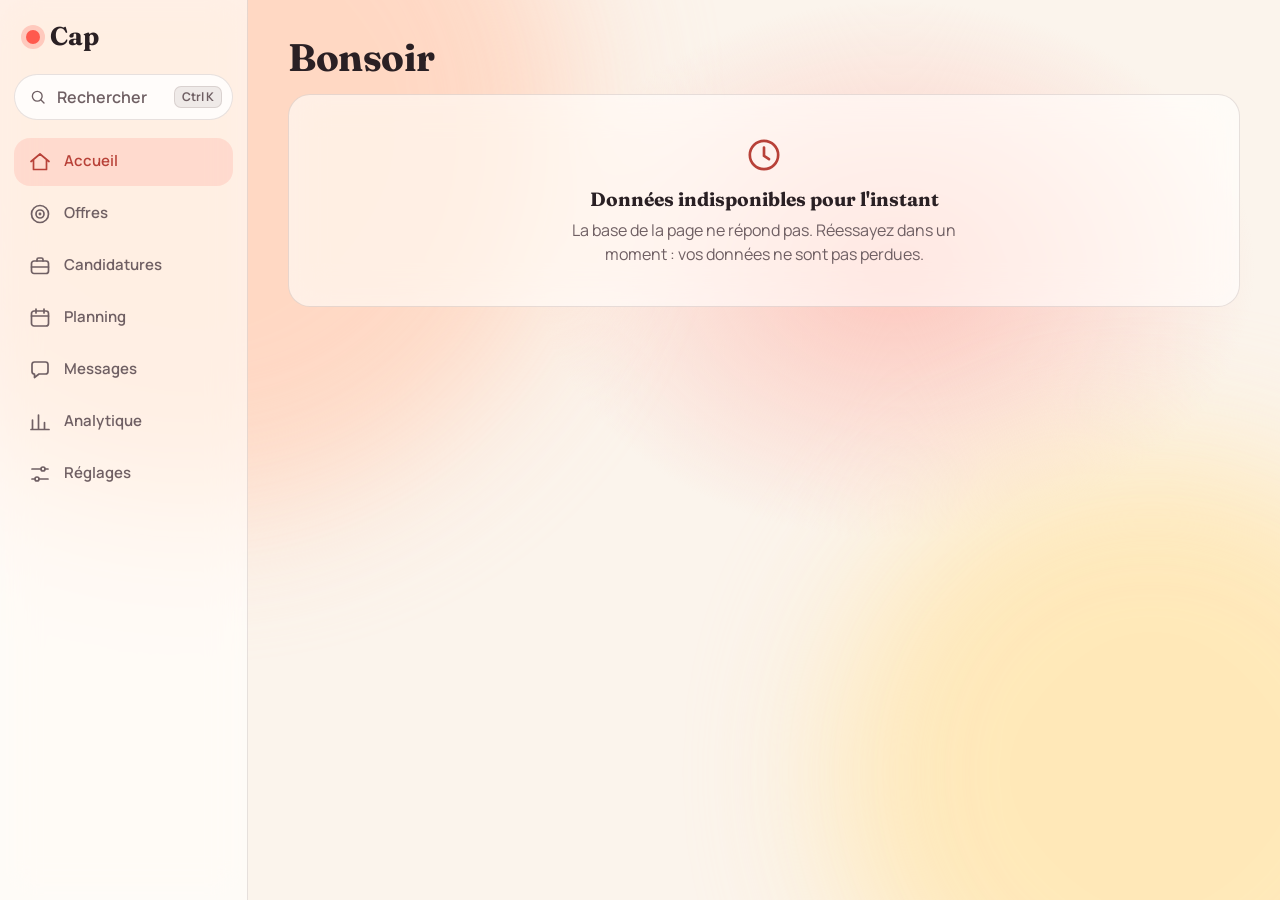
==== commit 8a55c9e7: "feat(dashboard): command palette, settings, themes and opening motion Co-Authored-By: Claude Opus 5." ====
--- a/extensions/dashboard/page/index.html
+++ b/extensions/dashboard/page/index.html
@@ -1,5 +1,5 @@
 <!DOCTYPE html>
-<html lang="fr">
+<html lang="fr" class="cap-boot">
 <head>
 <meta charset="utf-8">
 <title>Cap</title>
@@ -12,8 +12,11 @@
 <body>
 <div class="backdrop" aria-hidden="true"></div>
 
+<div id="stage">
 <nav id="nav" aria-label="Navigation principale">
   <div class="brand"><span class="brand-mark" aria-hidden="true"></span><span class="brand-name">Cap</span></div>
+  <button type="button" id="nav-search" class="nav-search" aria-haspopup="dialog" aria-keyshortcuts="Control+K Meta+K">
+    <svg viewBox="0 0 24 24" aria-hidden="true"><circle cx="11" cy="11" r="6.5"/><path d="m16 16 4 4"/></svg><span>Rechercher</span><kbd class="kbd" data-shortcut>Ctrl K</kbd></button>
   <ul class="nav-list">
     <li><a class="nav-item" href="#accueil" data-route="accueil">
       <svg viewBox="0 0 24 24" aria-hidden="true"><path d="M3 11.5 12 4l9 7.5M5.5 10v9.5h13V10"/></svg><span>Accueil</span></a></li>
@@ -34,7 +37,7 @@
   </ul>
 </nav>
 
-<div id="more-sheet" class="sheet" role="dialog" aria-label="Plus de pages" hidden>
+<div id="more-sheet" class="sheet" role="dialog" aria-modal="true" aria-label="Plus de pages" hidden>
   <div class="sheet-scrim" data-close-sheet></div>
   <div class="sheet-panel glass">
     <a class="sheet-item" href="#planning" data-route="planning">Planning</a>
@@ -44,6 +47,8 @@
 </div>
 
 <main id="main">
+  <button type="button" id="search-btn" class="icon-btn search-fab" aria-label="Rechercher" aria-haspopup="dialog" aria-keyshortcuts="Control+K Meta+K">
+    <svg viewBox="0 0 24 24" aria-hidden="true"><circle cx="11" cy="11" r="6.5"/><path d="m16 16 4 4"/></svg></button>
   <section id="screen-accueil" data-screen="accueil" aria-labelledby="h-accueil" hidden><h1 id="h-accueil">Accueil</h1><div class="screen-body"></div></section>
   <section id="screen-offres" data-screen="offres" aria-labelledby="h-offres" hidden><h1 id="h-offres">Offres</h1><div class="screen-body"></div></section>
   <section id="screen-candidatures" data-screen="candidatures" aria-labelledby="h-candidatures" hidden><h1 id="h-candidatures">Candidatures</h1><div class="screen-body"></div></section>
@@ -52,6 +57,7 @@
   <section id="screen-analytique" data-screen="analytique" aria-labelledby="h-analytique" hidden><h1 id="h-analytique">Analytique</h1><div class="screen-body"></div></section>
   <section id="screen-reglages" data-screen="reglages" aria-labelledby="h-reglages" hidden><h1 id="h-reglages">Réglages</h1><div class="screen-body"></div></section>
 </main>
+</div>
 
 <!-- Later tasks add their scripts here, in order: data.js, match.js, ui/charts/screens, outlook, palette, then app.js last. -->
 <script src="js/data.js"></script>
@@ -62,6 +68,11 @@
 <script src="js/screens/offres.js"></script>
 <script src="js/screens/candidatures.js"></script>
 <script src="js/screens/analytique.js"></script>
+<script src="js/outlook.js"></script>
+<script src="js/screens/planning.js"></script>
+<script src="js/screens/messages.js"></script>
+<script src="js/screens/reglages.js"></script>
+<script src="js/palette.js"></script>
 <script src="js/app.js"></script>
 </body>
 </html>
--- a/extensions/dashboard/page/css/app.css
+++ b/extensions/dashboard/page/css/app.css
@@ -94,7 +94,7 @@
 }
 
 /* content */
-#main { padding: 20px var(--gutter) 24px; max-width: 1240px; margin: 0 auto; }
+#main { position: relative; padding: 20px var(--gutter) 24px; max-width: 1240px; margin: 0 auto; }
 [hidden] { display: none !important; }
 .screen-body { display: grid; gap: 14px; }
 
@@ -147,7 +147,21 @@
   .nav-more { display: none; }
   .nav-item { flex-direction: row; justify-content: flex-start; gap: 12px; min-height: 48px; padding: 0 14px; font-size: 15px; }
   .sheet { display: none !important; }
-}
+  #nav .nav-search { display: flex; }
+  #main .search-fab { display: none; }
+}
+
+/* search: a field-like button in the side menu (PC), a magnifier at the top right (phone, tablet) */
+.kbd { display: inline-block; padding: 1px 7px; border-radius: 7px; border: 1px solid var(--line); background: var(--track); font: 700 .75rem/1.5 var(--font-text); color: var(--muted); white-space: nowrap; }
+.nav-search {
+  display: none; align-items: center; gap: 10px; width: 100%; min-height: 46px; margin: 0 0 18px; padding: 0 10px 0 14px;
+  border-radius: 999px; border: 1px solid var(--line); background: var(--field); color: var(--muted); font-weight: 600; cursor: pointer;
+}
+.nav-search svg { width: 18px; height: 18px; fill: none; stroke: currentColor; stroke-width: 1.8; stroke-linecap: round; flex: none; }
+.nav-search span { flex: 1; text-align: left; }
+.search-fab { position: absolute; top: 16px; right: var(--gutter); z-index: 2; background: var(--glass-solid); border: 1px solid var(--line); box-shadow: var(--shadow); }
+.search-fab svg { width: 20px; height: 20px; fill: none; stroke: currentColor; stroke-width: 1.8; stroke-linecap: round; }
+@media (max-width: 899px) { #main h1 { padding-right: 56px; } }
 
 /* ---------- shared components ---------- */
 .card { border-radius: var(--r); padding: 18px; }
@@ -167,7 +181,7 @@
 .btn-ghost-acc { border-color: color-mix(in srgb, var(--on-acc) 55%, transparent); color: var(--on-acc); }
 .icon-btn { display: inline-grid; place-items: center; width: 44px; height: 44px; border-radius: 50%; border: 0; background: var(--track); cursor: pointer; flex: none; }
 .seg { display: inline-flex; padding: 4px; gap: 2px; border-radius: 999px; background: var(--track); }
-.seg button { min-height: 36px; min-width: 44px; padding: 0 14px; border: 0; border-radius: 999px; background: none; font-weight: 700; font-size: .9rem; color: var(--muted); cursor: pointer; }
+.seg button { min-height: 44px; min-width: 44px; padding: 0 14px; border: 0; border-radius: 999px; background: none; font-weight: 700; font-size: .9rem; color: var(--muted); cursor: pointer; }
 .seg button[aria-pressed=true] { background: var(--text); color: var(--bg); }
 .badge { display: inline-flex; align-items: center; gap: 6px; padding: 3px 10px; border-radius: 999px; font-size: .78rem; font-weight: 700; line-height: 1.3; }
 .badge-acc { background: var(--soft-acc); color: var(--acc-ink); }
@@ -175,11 +189,12 @@
 .badge-pending { background: var(--track); color: var(--text); }
 .badge-sub { font-weight: 500; color: var(--muted); }
 .pulse { width: 7px; height: 7px; border-radius: 50%; background: var(--acc); flex: none; animation: pulse 1.6s ease-in-out infinite; }
-.status { display: inline-block; justify-self: start; width: max-content; padding: 3px 10px; border-radius: 999px; font-size: .8rem; font-weight: 700; white-space: nowrap; background: var(--track); }
+.status { display: inline-block; justify-self: start; width: max-content; max-width: 100%; padding: 3px 10px; border-radius: 999px; font-size: .8rem; font-weight: 700; white-space: nowrap; background: var(--track); overflow-wrap: anywhere; }
+.stack .status { white-space: normal; }
 .s-acc { background: var(--soft-acc); color: var(--acc-ink); }
 .s-good { background: color-mix(in srgb, var(--good) 15%, transparent); color: var(--good); }
 .s-off { color: var(--muted); }
-.chip { padding: 3px 9px; border-radius: 999px; font-size: .75rem; font-weight: 700; background: var(--soft-acc); color: var(--acc-ink); white-space: nowrap; }
+.chip { flex: none; max-width: 100%; padding: 3px 9px; border-radius: 999px; font-size: .75rem; font-weight: 700; background: var(--soft-acc); color: var(--acc-ink); white-space: nowrap; }
 .toolbar { display: flex; flex-wrap: wrap; align-items: center; gap: 10px 14px; }
 .count { color: var(--muted); font-size: .9rem; }
 .search { flex: 1 1 260px; display: flex; align-items: center; gap: 8px; padding: 0 14px; min-height: 46px; border-radius: 999px; background: var(--field); border: 1px solid var(--line); }
@@ -278,7 +293,7 @@
 .wd-dots .dot-sent { background: var(--muted); }
 .agenda { display: grid; gap: 6px; margin-top: 14px; }
 .ag { display: flex; gap: 10px; align-items: baseline; padding: 8px 12px; border-radius: 12px; background: var(--track); font-size: .9rem; }
-.ag-day { font-weight: 700; white-space: nowrap; }
+.ag-day { font-weight: 700; white-space: nowrap; flex: none; }
 .ag-text { overflow-wrap: anywhere; }
 .ag-close { background: var(--soft-acc); }
 .ag-none { color: var(--muted); font-size: .9rem; }
@@ -287,6 +302,7 @@
 @media (min-width: 900px) { .kpis { grid-template-columns: repeat(4, minmax(0, 1fr)); gap: 16px; } }
 .kpi { display: grid; gap: 2px; padding: 16px; }
 .kpi-top { display: flex; align-items: center; justify-content: space-between; gap: 6px; margin-bottom: 8px; }
+@media (max-width: 519px) { .kpi-top { flex-direction: column; align-items: flex-start; } }
 .kpi-ico { display: grid; place-items: center; width: 38px; height: 38px; border-radius: 12px; background: var(--soft-acc); color: var(--acc-ink); flex: none; }
 .kpi-ico svg, .todo-ico svg, .tile-ico svg { width: 20px; height: 20px; fill: none; stroke: currentColor; stroke-width: 1.8; stroke-linecap: round; stroke-linejoin: round; }
 .kpi-num { font: 700 clamp(1.7rem, 6vw, 2.5rem)/1.05 var(--font-display); font-variant-numeric: tabular-nums; white-space: nowrap; }
@@ -311,11 +327,15 @@
 .todo-sub { font-size: .85rem; color: var(--muted); }
 .todo-item a { text-decoration: none; font-weight: 600; min-height: 44px; display: flex; align-items: center; }
 .todo-quiet { color: var(--muted); font-size: .9rem; padding: 6px 4px; }
+.todo-quiet a { display: inline-flex; align-items: center; min-height: 44px; text-underline-offset: 3px; }
+.todo-item[data-outlook-note] a { overflow-wrap: anywhere; }
 .todo-calm { padding: 10px 4px; }
 
 .quick { display: grid; grid-template-columns: repeat(2, minmax(0, 1fr)); gap: 12px; align-content: start; }
 @media (min-width: 720px) and (max-width: 1099px) { .quick { grid-template-columns: repeat(4, minmax(0, 1fr)); } }
 .tile { display: flex; align-items: center; gap: 12px; min-height: 64px; padding: 12px 14px; text-decoration: none; font-weight: 700; font-size: .95rem; line-height: 1.25; }
+@media (max-width: 1099px) { .tile { flex-direction: column; align-items: flex-start; gap: 8px; } }
+.tile > span:last-child { overflow-wrap: anywhere; }
 .tile-ico { display: grid; place-items: center; width: 38px; height: 38px; border-radius: 12px; background: var(--soft-acc); color: var(--acc-ink); flex: none; }
 .sync { color: var(--muted); font-size: .85rem; text-align: center; }
 .sync.is-stale { color: var(--warn); }
@@ -334,7 +354,7 @@
 .offer-role { overflow-wrap: anywhere; }
 .offer-meta { font-size: .85rem; color: var(--muted); overflow-wrap: anywhere; }
 .report-box { margin-top: 16px; padding: 12px 14px; border-radius: 16px; background: var(--track); }
-.report-box summary { cursor: pointer; font-weight: 700; min-height: 32px; }
+.report-box summary { cursor: pointer; font-weight: 700; padding: 12px 0; line-height: 20px; }
 
 /* ---------- Candidatures ---------- */
 .chips { display: flex; gap: 8px; overflow-x: auto; scrollbar-width: none; padding: 2px; flex: 1 1 100%; }
@@ -368,6 +388,7 @@
   .stack td.cell-co::before, .stack td[data-l="Poste"]::before, .stack td[data-l="N°"] { display: none; }
   .stack td.cell-co .row-open { font-size: 1.05rem; }
 }
+@media (max-width: 399px) { .stack tr { grid-template-columns: repeat(2, minmax(0, 1fr)); } }
 .kanban { display: grid; grid-auto-flow: column; grid-auto-columns: minmax(230px, 1fr); gap: 14px; overflow-x: auto; padding-bottom: 8px; }
 .kcol { display: grid; gap: 10px; align-content: start; }
 .kcol-head { display: flex; align-items: center; justify-content: space-between; font-size: 1rem; padding: 4px 6px; }
@@ -418,7 +439,7 @@
 .tip-main::before, .tip-alt::before { content: ''; display: inline-block; width: 8px; height: 8px; border-radius: 50%; margin-right: 6px; background: var(--acc); }
 .tip-alt::before { background: var(--muted); }
 .data-view { margin-top: 10px; font-size: .9rem; }
-.data-view summary { cursor: pointer; color: var(--muted); font-weight: 600; min-height: 32px; }
+.data-view summary { cursor: pointer; color: var(--muted); font-weight: 600; padding: 12px 0; line-height: 20px; }
 .data-view .scroll { max-height: 240px; overflow: auto; }
 .data-table { width: 100%; border-collapse: collapse; }
 .data-table th, .data-table td { padding: 4px 8px; border-bottom: 1px solid var(--line); text-align: left; }
@@ -446,6 +467,168 @@
 .prog-co { font-weight: 800; overflow-wrap: anywhere; }
 .prog-role { font-size: .88rem; color: var(--muted); margin: 2px 0 8px; overflow-wrap: anywhere; }
 
+/* ---------- Outlook (shared by Planning and Messages) ---------- */
+.outlook-bar { justify-content: space-between; }
+.fresh { color: var(--muted); font-size: .85rem; }
+.fresh:empty, .count:empty { display: none; }
+.fresh.is-stale { color: var(--warn); font-weight: 600; }
+.outlook-note { display: grid; justify-items: center; text-align: center; gap: 14px; padding: 32px 24px; }
+.note-ico { display: grid; place-items: center; width: 48px; height: 48px; border-radius: 50%; background: var(--soft-acc); color: var(--acc-ink); }
+.note-ico svg { width: 24px; height: 24px; fill: none; stroke: currentColor; stroke-width: 1.7; stroke-linecap: round; stroke-linejoin: round; }
+.note-text { max-width: 44ch; font-weight: 600; }
+.btn[disabled] { opacity: .6; cursor: default; }
+
+/* ---------- Messages ---------- */
+.msgs { display: grid; gap: 14px; grid-template-columns: minmax(0, 1fr); }
+.read-only { color: var(--muted); font-size: .85rem; text-align: center; }
+.threads { display: grid; gap: 16px; grid-template-columns: minmax(0, 1fr); align-items: start; }
+@media (min-width: 1100px) { .threads { grid-template-columns: repeat(2, minmax(0, 1fr)); } }
+.thread { display: grid; gap: 14px; }
+.thread-head { display: flex; align-items: center; gap: 12px; }
+.avatar { display: grid; place-items: center; width: 42px; height: 42px; border-radius: 50%; flex: none; background: linear-gradient(140deg, var(--acc-fill), var(--acc-fill2)); color: var(--on-acc); font: 700 1.15rem/1 var(--font-display); text-transform: uppercase; }
+.avatar-quiet { background: var(--track); color: var(--muted); }
+.avatar svg { width: 20px; height: 20px; fill: none; stroke: currentColor; stroke-width: 1.8; stroke-linecap: round; stroke-linejoin: round; }
+.thread-title { overflow-wrap: anywhere; }
+.thread-n { font: 600 .9rem/1 var(--font-text); color: var(--muted); white-space: nowrap; }
+.bubbles { display: grid; gap: 10px; justify-items: start; }
+.bubble { display: grid; gap: 4px; width: 100%; max-width: 62ch; padding: 12px 14px; border-radius: 6px 20px 20px 20px; background: var(--glass-solid); border: 1px solid var(--line); overflow-wrap: anywhere; }
+.bubble-from { display: flex; flex-wrap: wrap; align-items: baseline; gap: 2px 8px; font-size: .9rem; }
+.bubble-addr { color: var(--muted); font-size: .82rem; }
+.bubble-subject { font-weight: 700; line-height: 1.3; }
+.bubble-text { color: var(--muted); font-size: .92rem; }
+.bubble-foot { display: flex; flex-wrap: wrap; align-items: center; justify-content: space-between; gap: 8px 12px; margin-top: 6px; }
+.bubble-time { font-size: .8rem; color: var(--muted); }
+.bubble-actions { display: flex; flex-wrap: wrap; align-items: center; gap: 8px; }
+.bubble.is-handled { background: none; }
+.bubble.is-handled .bubble-subject, .bubble.is-handled .bubble-from { color: var(--muted); }
+.badge svg { width: 14px; height: 14px; fill: none; stroke: currentColor; stroke-width: 2.2; stroke-linecap: round; stroke-linejoin: round; }
+
+/* ---------- Planning: list by day, week columns from 900px ---------- */
+.plan { display: grid; gap: 14px; grid-template-columns: minmax(0, 1fr); }
+.week-nav { display: flex; align-items: center; gap: 8px; }
+.week-label { font: 700 1.1rem/1.2 var(--font-display); }
+.icon-btn svg { width: 20px; height: 20px; }
+.icon-btn[disabled] { opacity: .4; cursor: default; }
+.plan-card { padding: 6px 14px; }
+.plan-grid { display: grid; grid-template-columns: minmax(0, 1fr); }
+.day { display: grid; grid-template-columns: 48px minmax(0, 1fr); gap: 14px; align-items: start; padding: 12px 0; }
+.day.is-empty:not(.is-today) { display: none; }
+.day-head { display: grid; justify-items: center; gap: 2px; font: inherit; }
+.day-name { font-size: .75rem; font-weight: 600; color: var(--muted); text-transform: capitalize; }
+.day-num { display: grid; place-items: center; width: 40px; height: 40px; border-radius: 50%; font: 700 1.25rem/1 var(--font-display); font-variant-numeric: tabular-nums; }
+.day.is-past .day-num { color: var(--muted); }
+.day.is-today .day-num { background: var(--acc-fill); color: var(--on-acc); }
+.day-list { display: grid; gap: 8px; align-content: start; }
+.day-none { color: var(--muted); font-size: .9rem; padding: 9px 0; }
+.ev { display: grid; gap: 2px; padding: 10px 12px; border-radius: 14px; background: var(--track); overflow-wrap: anywhere; }
+.ev-meet { background: color-mix(in srgb, var(--acc) 10%, var(--glass-solid)); border: 1px solid color-mix(in srgb, var(--acc) 24%, transparent); }
+.ev-due { background: color-mix(in srgb, var(--warn) 10%, var(--glass-solid)); padding: 0; }
+.ev-follow { padding: 0; }
+.ev-btn { display: grid; gap: 2px; width: 100%; min-height: 44px; padding: 10px 12px; border: 0; border-radius: inherit; background: none; text-align: left; cursor: pointer; overflow-wrap: anywhere; }
+.ev-time { font-size: .8rem; font-weight: 700; color: var(--acc-ink); }
+.ev-zone { font-weight: 600; color: var(--muted); }
+.ev-due .ev-time { color: var(--warn); }
+.ev-follow .ev-time { color: var(--muted); }
+.ev-title { font-weight: 700; line-height: 1.3; }
+.ev-sub { font-size: .85rem; color: var(--muted); }
+.ev-link { display: inline-flex; align-items: center; gap: 6px; min-height: 44px; margin-bottom: -8px; font-size: .85rem; font-weight: 700; color: var(--acc-ink); text-decoration: none; justify-self: start; }
+.ev-link svg { width: 16px; height: 16px; fill: none; stroke: currentColor; stroke-width: 1.8; stroke-linecap: round; stroke-linejoin: round; flex: none; }
+.now-line { display: flex; align-items: center; gap: 6px; }
+.now-line span { padding: 1px 7px; border-radius: 999px; background: var(--acc-fill); color: var(--on-acc); font-size: .72rem; font-weight: 700; font-variant-numeric: tabular-nums; white-space: nowrap; }
+.now-line::after { content: ''; flex: 1; height: 2px; border-radius: 2px; background: var(--acc-fill); }
+@media (min-width: 900px) {
+  .plan-card { padding: 8px; }
+  .plan-scroll { overflow-x: auto; }
+  .plan-grid { grid-template-columns: repeat(7, minmax(136px, 1fr)); }
+  .day, .day.is-empty:not(.is-today) { display: flex; flex-direction: column; gap: 12px; min-height: 360px; padding: 10px 8px 14px; border-left: 1px solid var(--line); }
+  .plan-grid > .day:first-child { border-left: 0; }
+  .day-head { display: flex; align-items: center; gap: 8px; padding-left: 4px; }
+  .day-name { font-size: .85rem; }
+  .day-num { width: 36px; height: 36px; font-size: 1.1rem; }
+  .day:not(.is-today) .day-none { display: none; }
+  .day-none { text-align: center; }
+}
+
+/* ---------- ⌘K palette: a glass search box over the blurred page ---------- */
+.pal { position: fixed; inset: 0; z-index: 60; display: flex; justify-content: center; align-items: flex-start; padding: calc(12px + env(safe-area-inset-top)) var(--gutter) 16px; }
+.pal-scrim { position: absolute; inset: 0; background: light-dark(rgb(60 30 30 / .18), rgb(10 5 12 / .45)); -webkit-backdrop-filter: blur(10px); backdrop-filter: blur(10px); }
+.pal-wrap { position: relative; width: 100%; max-width: 640px; margin-top: min(11vh, 110px); animation: pal-in .22s cubic-bezier(.2,.8,.2,1); }
+.pal-panel {
+  display: grid; grid-template-rows: auto minmax(0, 1fr) auto auto; max-height: min(70vh, 600px); max-height: min(70dvh, 600px); overflow: hidden;
+  padding: 6px; border-radius: 24px; border: 1px solid var(--line);
+  background: light-dark(rgb(255 250 245 / .86), rgb(38 29 43 / .88));
+  box-shadow: 0 30px 70px light-dark(rgb(120 60 40 / .25), rgb(0 0 0 / .55)), inset 0 1px 0 light-dark(rgb(255 255 255 / .8), rgb(255 255 255 / .06));
+}
+.pal-field { display: flex; align-items: center; gap: 10px; padding: 4px 4px 4px 14px; border-bottom: 1px solid var(--line); }
+.pal-field > svg { width: 20px; height: 20px; fill: none; stroke: var(--muted); stroke-width: 1.8; stroke-linecap: round; flex: none; }
+.pal-field input { flex: 1; min-width: 0; min-height: 52px; border: 0; background: none; font-size: 16px; font-weight: 600; outline: none; }
+.pal-field input::placeholder { color: var(--muted); font-weight: 500; }
+.pal-field:focus-within { box-shadow: inset 0 -2px 0 var(--acc-ink); }
+.pal-esc { display: inline-grid; place-items: center; min-width: 44px; min-height: 44px; padding: 0 6px; border: 0; border-radius: 14px; background: none; cursor: pointer; color: var(--muted); flex: none; }
+.pal-esc-key { padding: 2px 8px; border-radius: 8px; border: 1px solid var(--line); background: var(--track); font: 700 .78rem/1.4 var(--font-text); }
+.pal-esc-x { display: none; width: 20px; height: 20px; fill: none; stroke: currentColor; stroke-width: 1.8; stroke-linecap: round; }
+@media (max-width: 899px) { .pal-esc-key { display: none; } .pal-esc-x { display: block; } }
+.pal-list { overflow-y: auto; overscroll-behavior: contain; padding: 6px 0; display: grid; gap: 2px; align-content: start; }
+.pal-list:empty { display: none; }
+.pal-opt { display: flex; align-items: center; gap: 12px; min-height: 54px; padding: 7px 10px; border-radius: 16px; cursor: pointer; }
+.pal-opt[aria-selected=true] { background: var(--soft-acc); }
+.pal-ico { display: grid; place-items: center; width: 36px; height: 36px; border-radius: 11px; background: var(--track); color: var(--acc-ink); flex: none; }
+.pal-opt[aria-selected=true] .pal-ico { background: var(--acc-fill); color: var(--on-acc); }
+.pal-ico svg { width: 19px; height: 19px; fill: none; stroke: currentColor; stroke-width: 1.8; stroke-linecap: round; stroke-linejoin: round; }
+.pal-text { flex: 1; display: grid; line-height: 1.3; }
+.pal-label { font-weight: 700; overflow-wrap: anywhere; }
+.pal-sub { font-size: .85rem; color: var(--muted); overflow-wrap: anywhere; }
+.pal-sub:empty { display: none; }
+.pal-kind { flex: none; font-size: .75rem; font-weight: 700; color: var(--muted); white-space: nowrap; }
+.pal-status { padding: 18px 14px; color: var(--muted); overflow-wrap: anywhere; }
+.pal-hint { display: none; align-items: center; gap: 6px; padding: 8px 10px 6px; border-top: 1px solid var(--line); font-size: .8rem; color: var(--muted); }
+.pal-hint .kbd + :not(.kbd) { margin-left: 2px; }
+@media (min-width: 900px) and (hover: hover) { .pal-hint { display: flex; flex-wrap: wrap; } }
+
+/* ---------- Réglages ---------- */
+.settings { display: grid; gap: 16px; grid-template-columns: minmax(0, 1fr); max-width: 780px; }
+.set-card { display: grid; gap: 12px; padding: 20px; }
+.set-fieldset { border: 0; margin: 0; padding: 0; display: grid; gap: 12px; min-width: 0; }
+.set-title { font: 700 1.15rem/1.25 var(--font-display); padding: 0; }
+.set-help { color: var(--muted); font-size: .9rem; margin-top: 2px; }
+.set-row { display: flex; flex-wrap: wrap; align-items: center; justify-content: space-between; gap: 14px 20px; }
+.set-row > div:first-child { flex: 1 1 240px; }
+.swatches { display: grid; grid-template-columns: repeat(auto-fill, minmax(min(100%, 150px), 1fr)); gap: 10px; }
+.swatch { position: relative; display: flex; align-items: center; gap: 10px; min-height: 52px; padding: 0 12px; border-radius: 16px; border: 1px solid var(--line); background: var(--field); font-weight: 700; cursor: pointer; }
+.swatch input { position: absolute; inset: 0; width: 100%; height: 100%; margin: 0; opacity: 0; cursor: pointer; }
+.swatch:has(input:checked) { border-color: var(--acc-ink); box-shadow: inset 0 0 0 1px var(--acc-ink); }
+.swatch:has(input:focus-visible) { outline: 3px solid var(--acc-ink); outline-offset: 2px; }
+.swatch-name { flex: 1; overflow-wrap: break-word; }
+.swatch-tick { display: none; place-items: center; width: 22px; height: 22px; border-radius: 50%; background: var(--acc-fill); color: var(--on-acc); flex: none; }
+.swatch-tick svg { width: 14px; height: 14px; fill: none; stroke: currentColor; stroke-width: 2.6; stroke-linecap: round; stroke-linejoin: round; }
+.swatch:has(input:checked) .swatch-tick { display: grid; }
+.sw-dot { width: 26px; height: 26px; border-radius: 50%; flex: none; box-shadow: inset 0 0 0 2px rgb(255 255 255 / .45), 0 2px 6px rgb(0 0 0 / .15); }
+.sw-dot[data-swatch=corail] { background: #ff5a4e; }
+.sw-dot[data-swatch=vert-eau] { background: #14b8a6; }
+.sw-dot[data-swatch=violet] { background: #7c5cff; }
+.sw-dot[data-swatch=bleu] { background: #2f6bff; }
+.sw-dot[data-swatch=ambre] { background: #f59e0b; }
+.stepper { display: inline-flex; align-items: center; gap: 4px; padding: 4px; border-radius: 999px; background: var(--track); flex: none; }
+.stepper button { display: grid; place-items: center; width: 44px; height: 44px; border: 0; border-radius: 50%; background: var(--glass-solid); font: 700 1.35rem/1 var(--font-text); cursor: pointer; box-shadow: 0 1px 3px rgb(0 0 0 / .12); }
+.stepper button[disabled] { opacity: .4; cursor: default; box-shadow: none; }
+.stepper output { min-width: 2.2ch; text-align: center; font: 700 1.6rem/1 var(--font-display); font-variant-numeric: tabular-nums; }
+.switch { display: inline-grid; place-items: center; min-width: 60px; min-height: 44px; padding: 0; border: 0; background: none; cursor: pointer; flex: none; border-radius: 999px; }
+.switch-track { position: relative; width: 54px; height: 32px; border-radius: 999px; background: var(--track); border: 1px solid var(--line); transition: background-color .2s; }
+.switch-thumb { position: absolute; top: 3px; left: 3px; width: 24px; height: 24px; border-radius: 50%; background: light-dark(#fff, #cfc3c7); box-shadow: 0 1px 4px rgb(0 0 0 / .25); transition: transform .2s cubic-bezier(.2,.8,.2,1); }
+.switch[aria-checked=true] .switch-track { background: var(--acc-fill); border-color: transparent; }
+.switch[aria-checked=true] .switch-thumb { transform: translateX(22px); background: var(--on-acc); }
+.sync-date { font-weight: 700; }
+.sync-date.is-stale { color: var(--warn); }
+
+/* ---------- opening: circular reveal of #stage and a blur lift of #main (both wrappers have no backdrop-filter) ---------- */
+@media (prefers-reduced-motion: no-preference) {
+  :root.cap-boot:not([data-motion=reduce]) #stage { clip-path: circle(0% at 50% 38%); }
+}
+.cap-open #stage { animation: cap-reveal .76s cubic-bezier(.65,0,.35,1) both; }
+.cap-open #main { animation: cap-unblur .6s cubic-bezier(.2,.8,.2,1) .12s both; }
+@keyframes cap-reveal { from { clip-path: circle(0% at 50% 38%); } to { clip-path: circle(150% at 50% 38%); } }
+@keyframes cap-unblur { from { filter: blur(14px); opacity: .6; } to { filter: blur(0); opacity: 1; } }
+
 /* ---------- motion (all off under reduced motion; glass panels never animate, only their children) ---------- */
 .is-entering .screen-body { animation: screen-in .55s cubic-bezier(.2,.8,.2,1) both; transform-origin: 50% 0; }
 .is-entering > h1, .is-entering .rise > * { animation: rise-in .6s cubic-bezier(.2,.8,.2,1) both; animation-delay: calc(var(--i, 0) * 55ms + 40ms); }
@@ -458,6 +641,7 @@
 @keyframes fade { from { opacity: 0; } to { opacity: 1; } }
 @keyframes grow { from { transform: scaleX(0); } to { transform: none; } }
 @keyframes sheet-in { from { opacity: 0; transform: translateY(16px); } to { opacity: 1; transform: none; } }
+@keyframes pal-in { from { opacity: 0; transform: translateY(-10px) scale(.98); } to { opacity: 1; transform: none; } }
 @keyframes toast-in { from { opacity: 0; transform: translateY(8px); } to { opacity: 1; transform: none; } }
 @keyframes pulse { 50% { opacity: .35; } }
 @keyframes shimmer { from { transform: translateX(-100%); } to { transform: translateX(100%); } }
